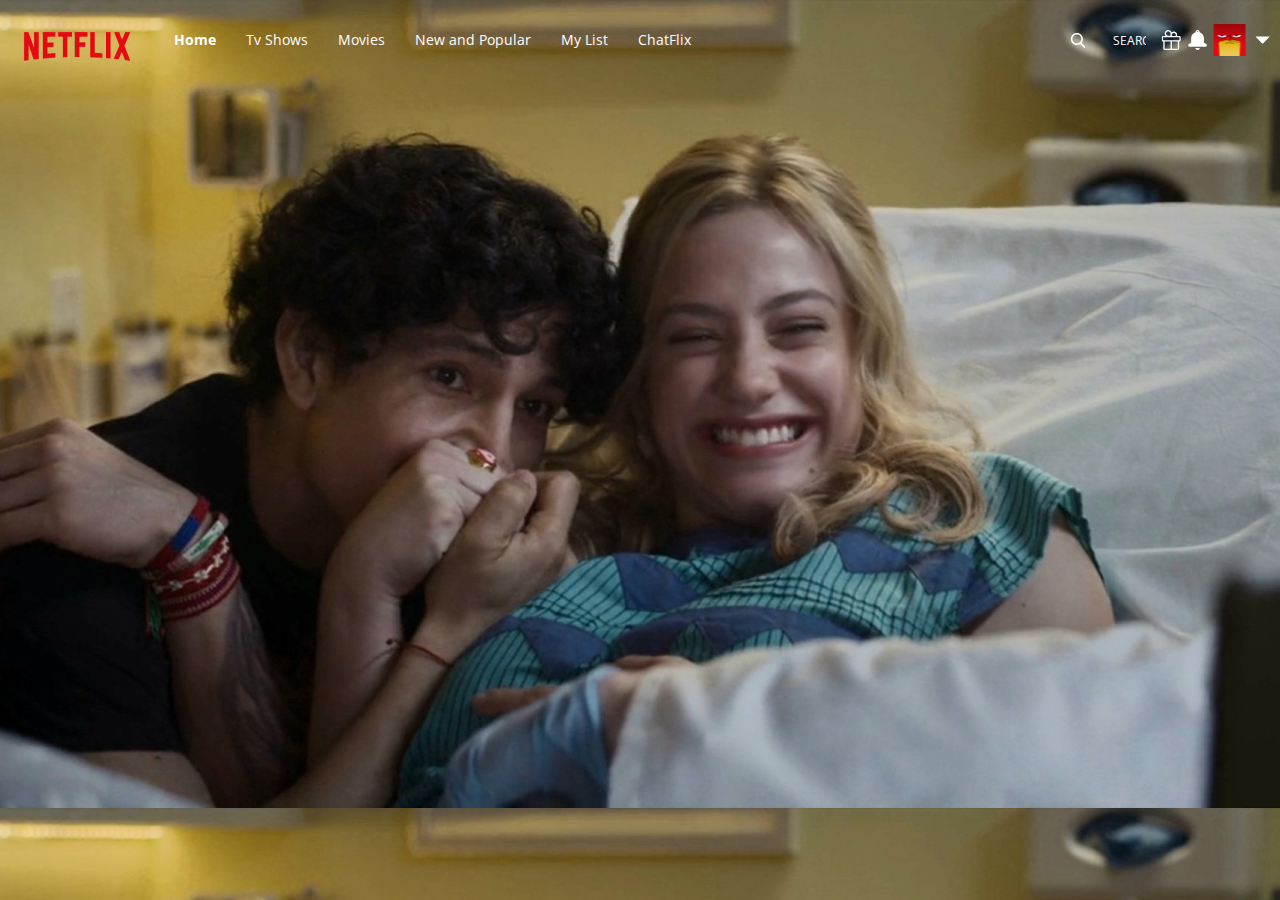
==== index.html @ fdaf09a0 "joy's text" ====
<!DOCTYPE html>
<html lang="en">

<head>
    <meta charset="UTF-8">
    <meta name="viewport" content="width=device-width, initial-scale=1.0">
    <title>Joy</title>
    <!-- <link rel="stylesheet" href="index.css"> -->
    <link rel="preconnect" href="https://fonts.googleapis.com">
    <link rel="preconnect" href="https://fonts.gstatic.com" crossorigin>
    <link href="https://fonts.googleapis.com/css2?family=Open+Sans:ital,wght@0,300..800;1,300..800&display=swap"
        rel="stylesheet">
    <link rel="stylesheet" href="index2.css">
</head>

<body>
    <nav class="nav">
        <div class="active">
            <ul class="ul">
                <img src="./assets/Logo.png">
                <li class="li">Home</li>
                <li>Tv Shows</li>
                <li>Movies</li>
                <li>New and Popular</li>
                <li>My List</li>
                <li>ChatFlix</li>
            </ul>
        </div>   
        <div class="search-container">
            <img src="./assets/Vector.svg" alt="Image" class="search-image">
            <input type="text" class="search-input" placeholder="SEARCH">
            <img src="./assets/GiftBox.svg">
            <img src="./assets/NotificationBell.svg">
            <img src="./assets/Img&Dropdown.svg" >
          </div>
            
    </nav>





</body>

</html>
---- index.css ----
body{
    margin:0;
    padding:0;
    font-family: arial;
    background-image: url(lookbothways\ 1.png);
}




nav{
    overflow: hidden;
    background:#b158cc;
    line-height: 30px;
}

nav a {
    float: left;
    display: block;
    width:100px;
    text-align: center;
    padding:18px 28px;
    text-decoration: none;
    font-size:16px;
    text-transform: uppercase;
    font-weight: 700;
    color:#fff;
}


nav a:hover{
    background: #ddd;
    color:#000;

}


nav .active{
    background: #601675;


}


nav input[type=text]{
    float: right;
    padding: 6px;
    border: none;
    margin-top: 16px;
    margin-right: 100px;
    font-size:17px;
    border-radius: 10px;
    outline: none;


}
---- index2.css ----
*{
  padding: 0;
  margin: 0;
  box-sizing: border-box;
}
body{
    background-image: url(./assets/lookbothways\ 1.png);
}
.nav{
    display: flex;
    padding: 10px;
    margin-top: 20px;
    justify-content: space-between;


}
.active{
    display: flex;
    flex-direction: row;
    gap: 40px;

}
ul{
    list-style: none;
    display: flex;
    flex-direction: row;
    color: white;
    font-family: "Open Sans", sans-serif;
    font-size: 14px;
    gap: 30px;
}
.li{
    font-weight: bolder;
}
.search-container {
    display: flex;
    align-items: center;
    background-color: transparent;
    border: none;
    gap: 5px;
  }
  
  .search-image {
    width: 20px;
    height: 15px;
    margin-right: 10px;
  }
  
  .search-input {
    flex: 1;
    height: 30px;
    width: 53px;
    padding: 0 10px;
    border: none;
    border-radius: 5px;
    background-color: transparent;
    color: white;
    font-size: 16px;
    font-family: "Open Sans", sans-serif;
    font-size: 12px;
  }
  .search-input::placeholder {
    color: white;
  }
  .search-container{
    height: 20px;
  }
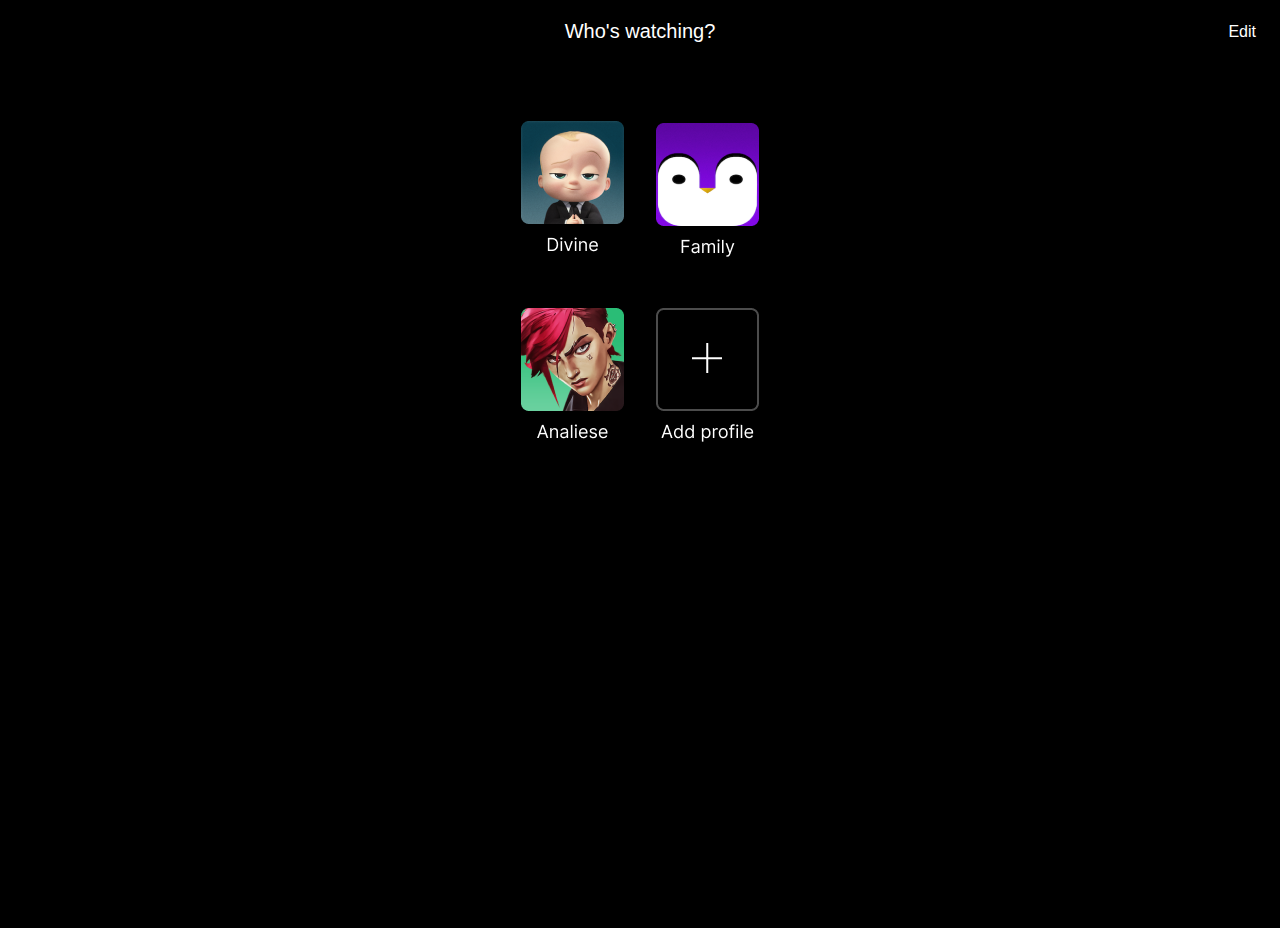
==== commit 45108779: "Added files from analiese" ====
--- a/index.html
+++ b/index.html
@@ -4,42 +4,29 @@
 <head>
     <meta charset="UTF-8">
     <meta name="viewport" content="width=device-width, initial-scale=1.0">
-    <title>Joy</title>
-    <!-- <link rel="stylesheet" href="index.css"> -->
-    <link rel="preconnect" href="https://fonts.googleapis.com">
-    <link rel="preconnect" href="https://fonts.gstatic.com" crossorigin>
-    <link href="https://fonts.googleapis.com/css2?family=Open+Sans:ital,wght@0,300..800;1,300..800&display=swap"
-        rel="stylesheet">
-    <link rel="stylesheet" href="index2.css">
+    <title>Netflix</title>
+    <link rel="stylesheet" href="screen1.css">
 </head>
 
 <body>
-    <nav class="nav">
-        <div class="active">
-            <ul class="ul">
-                <img src="./assets/Logo.png">
-                <li class="li">Home</li>
-                <li>Tv Shows</li>
-                <li>Movies</li>
-                <li>New and Popular</li>
-                <li>My List</li>
-                <li>ChatFlix</li>
-            </ul>
-        </div>   
-        <div class="search-container">
-            <img src="./assets/Vector.svg" alt="Image" class="search-image">
-            <input type="text" class="search-input" placeholder="SEARCH">
-            <img src="./assets/GiftBox.svg">
-            <img src="./assets/NotificationBell.svg">
-            <img src="./assets/Img&Dropdown.svg" >
-          </div>
-            
-    </nav>
-
-
-
-
-
+    <div class="container">
+           <div class="text">
+            <p class="first">Who's watching?</p>
+ <p class="second">Edit</p>
+           </div>
+        
+        <div class="profiles">
+            <div class="first2-profiles">
+               <a href="homepage.html"><img src="/assets/profile-page/Profile.png"></a>
+                <img src="/assets/profile-page/Profile2.png">
+            </div>
+            <div class="second2-profiles">
+                <img src="/assets/profile-page/Profile3.png">
+                <img src="/assets/profile-page/Profile4.png" alt="">
+            </div>
+        </div>
+        
+    </div>
 </body>
 
 </html>--- a/screen1.css
+++ b/screen1.css
@@ -0,0 +1,42 @@
+body{
+    background-color: #000000;
+}
+.container{
+    background-color: black;
+    height: 100vh;
+}
+
+.text{
+    color: white;
+    font-size: 20px;
+    font-family: 'Roboto', sans-serif;
+}
+.first{
+    text-align: center;
+}
+.second{
+    text-align: right;
+    margin-right: 1em;
+    margin-top: -2.5em;
+    font-size: 0.8em;
+}
+.profiles{
+    display: flex;
+    flex-direction: column;
+    gap: 3em;
+    margin-top: 5em;
+    justify-content: center;
+}
+.first2-profiles{
+    display: flex;
+    justify-content: center;
+    align-items: center;
+    gap: 2em;
+}
+.second2-profiles{
+    width: 100%;
+    display: flex;
+    justify-content: center;
+    align-items: center;
+    gap: 2em;
+}
